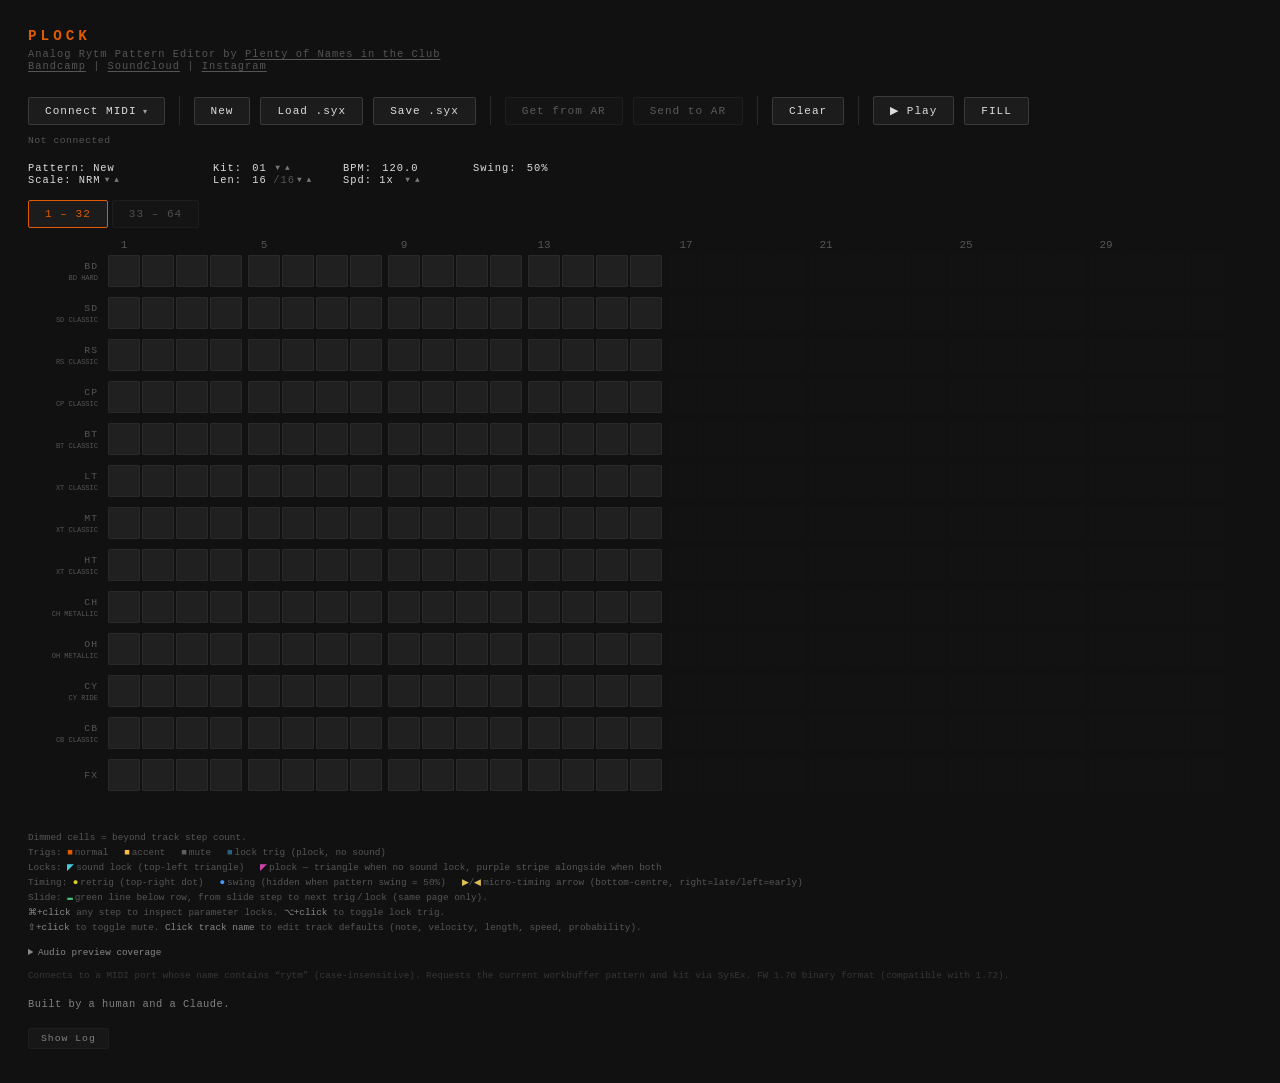
==== plock.html @ bc14e717 "Add Disconnect entry to MIDI picker The picker now shows a red "Disconnect" item below the device li" ====
<!DOCTYPE html>
<html lang="en">
<head>
  <meta charset="UTF-8">
  <meta name="viewport" content="width=device-width, initial-scale=1.0">
  <meta name="robots" content="noindex, nofollow">
  <title>Plock — Analog Rytm Pattern Editor</title>
  <link rel="stylesheet" href="style.css">
</head>
<body>

  <h1>Plock</h1>
  <div class="subtitle">Analog Rytm Pattern Editor by <a href="http://plentyofnam.es" target="_blank">Plenty of Names in the Club</a><br><a href="https://plentyofnames.bandcamp.com" target="_blank">Bandcamp</a> | <a href="https://soundcloud.com/plentyofnames" target="_blank">SoundCloud</a> | <a href="https://www.instagram.com/plentyofnames" target="_blank">Instagram</a></div>

  <div id="browser-warn" class="browser-warn" hidden></div>

  <div class="controls">
    <div class="connect-wrap">
      <button id="btn-connect"><span id="btn-connect-label">Connect MIDI</span><span class="chev">&#9662;</span></button>
      <div id="midi-picker" class="midi-picker" hidden></div>
    </div>
    <span class="ctrl-sep"></span>
    <button id="btn-new">New</button>
    <button id="btn-load-syx">Load .syx</button>
    <button id="btn-save-syx" disabled>Save .syx</button>
    <span class="ctrl-sep"></span>
    <button id="btn-refresh" disabled>Get from AR</button>
    <button id="btn-send" disabled>Send to AR</button>
    <span class="ctrl-sep"></span>
    <button id="btn-clear" disabled>Clear</button>
    <span class="ctrl-sep"></span>
    <button id="btn-play" disabled>▶ Play</button>
    <button id="btn-fill" class="fill-btn" disabled>FILL</button>
    <input type="file" id="syx-file" accept=".syx" hidden>
  </div>
  <div id="status">Not connected</div>

  <div id="pattern-meta"></div>

  <div class="page-ctrl">
    <button id="btn-page0" class="page-btn active">1 &ndash; 32</button>
    <button id="btn-page1" class="page-btn">33 &ndash; 64</button>
  </div>

  <div id="grid-wrap">
    <div class="grid" id="grid"></div>
  </div>

  <div class="note">
    Dimmed cells = beyond track step count.<br>
    Trigs:
      <span style="color:#e05a00">&#9632;</span>&thinsp;normal &ensp;
      <span style="color:#ffbb44">&#9632;</span>&thinsp;accent &ensp;
      <span style="color:#606060">&#9632;</span>&thinsp;mute &ensp;
      <span style="color:#2a6080">&#9632;</span>&thinsp;lock trig (plock, no sound)<br>
    Locks:
      <span style="color:#44ccdd">&#9700;</span>&thinsp;sound lock (top-left triangle) &ensp;
      <span style="color:#cc44aa">&#9700;</span>&thinsp;plock — triangle when no sound lock, purple stripe alongside when both<br>
    Timing:
      <span style="color:#ddcc22">&#9679;</span>&thinsp;retrig (top-right dot) &ensp;
      <span style="white-space:nowrap"><span style="color:#4499ff">&#9679;</span>&thinsp;swing</span> (hidden when pattern swing = 50%) &ensp;
      <span style="color:rgba(255,220,100,0.85)">&#9654;</span>/<span style="color:rgba(255,220,100,0.85)">&#9664;</span>&thinsp;micro-timing arrow (bottom-centre, right=late/left=early)<br>
    Slide: <span style="color:#44cc77">&#9644;</span>&thinsp;green line below row, from slide step to next trig&thinsp;/&thinsp;lock (same page only).<br>
    <kbd style="color:#888">&#8984;+click</kbd> any step to inspect parameter locks.
    <kbd style="color:#888">&#8997;+click</kbd> to toggle lock trig.<br>
    <kbd style="color:#888">&#8679;+click</kbd> to toggle mute.
    <kbd style="color:#888">Click track name</kbd> to edit track defaults (note, velocity, length, speed, probability).
    <details style="margin-top:10px">
      <summary style="cursor:pointer; color:#888">Audio preview coverage</summary>
      <div style="margin-top:6px; padding-left:10px; border-left:2px solid #2a2a2a">
        The built-in preview is a rough rhythmic sketch, not a hardware-accurate emulator.
        Voices are hand-rolled 909-flavour synthesis picked by machine type &mdash; they do <em>not</em>
        read the kit&rsquo;s filter, envelope, LFO, or SYN parameter bytes.
        <div style="margin-top:6px"><b style="color:#aaa">Audible:</b>
          machine type (per track or sound-locked), AMP volume &amp; pan (kit default / sound-lock default),
          trig enable / mute / accent, retrig (count, rate, length, &infin;), swing flag, micro-timing.
        </div>
        <div style="margin-top:4px"><b style="color:#aaa">Ignored:</b>
          all parameter locks (plocks), parameter slides, slide flag, note value &amp; length,
          filter / envelope / LFO settings, SYN parameters beyond machine selection,
          delay / reverb / distortion / compressor sends and FX, sample playback (SMP is silent).
        </div>
        <div style="margin-top:4px; opacity:0.75">
          Plock away freely &mdash; the hardware will play what you see, the preview just won&rsquo;t reflect those tweaks.
        </div>
      </div>
    </details>
    <div style="margin-top:8px; opacity:0.55">
      Connects to a MIDI port whose name contains &ldquo;rytm&rdquo; (case-insensitive).
      Requests the current workbuffer pattern and kit via SysEx. FW 1.70 binary format (compatible with 1.72).
    </div>
  </div>

  <div class="credit">Built by a human and a Claude.</div>

  <button id="btn-log" class="log-toggle">Show Log</button>
  <div id="log-panel" class="log-panel" hidden></div>

  <script src="ar-state.js?v=26"></script>
  <script src="ar-constants.js?v=26"></script>
  <script src="ar-sysex.js?v=26"></script>
  <script src="ar-editor.js?v=26"></script>
  <script src="ar-midi.js?v=26"></script>
  <script src="ar-audio.js?v=26"></script>
  <script>
    AR.initUI();
    AR.midiInit();
    if (!AR.state.pattern.raw) AR.newPattern();
  </script>
</body>
</html>
---- style.css ----
:root {
  --bg:         #111;
  --surface:    #1c1c1c;
  --border:     #2a2a2a;
  --fg:         #ddd;
  --muted:      #555;
  --accent:     #e05a00;
  --trig-on:    #e05a00;
  --trig-off:   #202020;
  --step-size:  32px;
  --step-gap:   2px;
  --group-gap:  8px;
}
* { box-sizing: border-box; margin: 0; padding: 0; }

body {
  background: var(--bg);
  color: var(--fg);
  font-family: 'Courier New', monospace;
  font-size: 13px;
  padding: 28px;
  min-height: 100vh;
}

h1 {
  color: var(--accent);
  font-size: 1.1em;
  letter-spacing: 4px;
  text-transform: uppercase;
  margin-bottom: 4px;
}
.subtitle {
  color: var(--muted);
  font-size: 0.8em;
  letter-spacing: 1px;
  margin-bottom: 24px;
}
.subtitle a {
  color: var(--muted);
  text-decoration: underline;
  text-underline-offset: 2px;
}
.subtitle a:hover {
  color: var(--fg);
}

/* Controls */
.controls {
  display: flex;
  align-items: center;
  gap: 10px;
  margin-bottom: 16px;
  flex-wrap: wrap;
}
button {
  background: var(--surface);
  border: 1px solid #3a3a3a;
  color: var(--fg);
  padding: 7px 16px;
  cursor: pointer;
  font-family: inherit;
  font-size: 0.85em;
  letter-spacing: 1px;
  border-radius: 2px;
}
button:hover:not(:disabled) {
  border-color: var(--accent);
  color: var(--accent);
}
button:disabled { opacity: 0.35; cursor: default; }

.ctrl-sep { width: 1px; align-self: stretch; background: #2a2a2a; margin: 0 4px; }

.browser-warn {
  background: #2a1f0a;
  border: 1px solid #6b4a14;
  color: #e0b870;
  padding: 8px 14px;
  margin-bottom: 12px;
  border-radius: 2px;
  font-size: 0.8em;
  letter-spacing: 0.3px;
}
.browser-warn b { color: #ffcc66; }

.connect-wrap { position: relative; display: inline-block; }
#btn-connect .chev { margin-left: 6px; opacity: 0.7; font-size: 0.75em; }
#btn-connect.connected { border-color: #5cb85c; color: #5cb85c; }

.midi-picker {
  position: absolute;
  top: calc(100% + 4px);
  left: 0;
  z-index: 50;
  background: var(--surface);
  border: 1px solid #3a3a3a;
  border-radius: 2px;
  min-width: 200px;
  box-shadow: 0 4px 12px rgba(0,0,0,0.5);
  padding: 4px 0;
}
.midi-picker .pick-item {
  padding: 7px 14px;
  cursor: pointer;
  font-size: 0.85em;
  letter-spacing: 1px;
  white-space: nowrap;
  color: var(--fg);
}
.midi-picker .pick-item:hover { background: #2a2a2a; color: var(--accent); }
.midi-picker .pick-item.current { color: #5cb85c; }
.midi-picker .pick-item.pick-disconnect { color: #d9534f; }
.midi-picker .pick-item.pick-disconnect:hover { color: #ff6b60; }
.midi-picker .pick-sep { height: 1px; background: #2a2a2a; margin: 4px 0; }
.midi-picker .pick-empty { padding: 7px 14px; font-size: 0.8em; color: var(--muted); }
#btn-play.playing { border-color: #5cb85c; color: #5cb85c; }
#btn-fill.active  { border-color: #ffbb44; color: #ffbb44; }
/* Playhead: quick white flash that fades out over ~200 ms so successive
   steps leave a brief glowing trail as the pattern plays. */
.grid .step.playhead {
  box-shadow: inset 0 0 0 1px rgba(255,255,255,0.9), 0 0 6px rgba(255,255,255,0.35);
  position: relative;
}
.grid .step.playhead::after {
  content: '';
  position: absolute;
  inset: 0;
  background: rgba(255,255,255,0.55);
  pointer-events: none;
  border-radius: inherit;
  animation: step-flash 200ms ease-out forwards;
}
@keyframes step-flash {
  0%   { opacity: 1; }
  100% { opacity: 0; }
}

#status {
  font-size: 0.75em;
  color: var(--muted);
  letter-spacing: 0.5px;
  white-space: nowrap;
  overflow: hidden;
  text-overflow: ellipsis;
  margin: -6px 0 16px;
  min-height: 1em;
}
#status.ok  { color: #5cb85c; }
#status.err { color: #d9534f; }

/* Pattern meta info */
#pattern-meta {
  font-size: 0.8em;
  color: var(--muted);
  margin-bottom: 14px;
  letter-spacing: 1px;
  min-height: 1em;
}
#pattern-meta span { color: var(--fg); }
.meta-val.editable { cursor: pointer; padding: 0 3px; border-radius: 1px; }
.meta-val.editable:hover { background: rgba(255,255,255,0.08); }
.meta-input {
  width: 48px; background: #0a0a0a; border: 1px solid var(--accent);
  color: var(--fg); font-family: inherit; font-size: 1em;
  padding: 1px 3px; outline: none; border-radius: 1px;
}
#pattern-meta .meta-arrow {
  cursor: pointer; user-select: none; padding: 0 2px;
  color: #777; font-size: 0.75em; vertical-align: middle;
}
#pattern-meta .meta-arrow:hover { color: var(--accent); }
#pattern-meta .meta-line { display: block; }
#pattern-meta .meta-line > span { display: inline-block; min-width: 130px; }
#pattern-meta .meta-line > span:first-child { min-width: 185px; }
#pattern-meta .meta-suffix { color: var(--muted); }
#pattern-meta .meta-val { display: inline-block; min-width: 24px; text-align: left; }
#pattern-meta .meta-slider {
  -webkit-appearance: none; appearance: none;
  width: 40px; height: 4px; background: #333; border-radius: 2px;
  outline: none; vertical-align: middle; margin: 0 2px; cursor: pointer;
}
#pattern-meta .meta-slider::-webkit-slider-thumb {
  -webkit-appearance: none; width: 10px; height: 10px;
  background: var(--accent); border-radius: 50%; cursor: pointer;
}
.track-settings-panel .ts-separator {
  width: 1px; height: 1em; background: var(--border); margin: 0 4px;
}
.track-settings-panel .ts-arrow {
  cursor: pointer; user-select: none; padding: 0 1px;
  color: #777; font-size: 0.7em; vertical-align: middle;
}
.track-settings-panel .ts-arrow:hover { color: var(--accent); }
.track-settings-panel .ts-suffix { color: var(--muted); font-size: 0.85em; }

/* Grid */
#grid-wrap { overflow-x: auto; padding-bottom: 8px; }

.grid {
  display: inline-block;
  white-space: nowrap;
}

/* Step-number ruler */
.ruler-row {
  display: flex;
  align-items: center;
  margin-bottom: 4px;
}
.track-label-space {
  flex: 0 0 80px;
}
.ruler-groups {
  display: flex;
  gap: var(--group-gap);
}
.ruler-group {
  display: flex;
  gap: 6px;
}
.ruler-beat {
  display: flex;
  gap: var(--step-gap);
}
.ruler-num {
  width: var(--step-size);
  text-align: center;
  font-size: 11px;
  color: var(--muted);
  line-height: 1;
}

/* Track rows */
.track-row {
  display: flex;
  align-items: center;
  margin-bottom: 10px;
}
.track-label {
  flex: 0 0 80px;
  display: flex;
  flex-direction: column;
  align-items: flex-end;
  justify-content: center;
  padding-right: 10px;
  gap: 2px;
  font-size: 0.75em;
  color: var(--muted);
  letter-spacing: 1px;
}
.track-meta {
  font-size: 0.82em;
  color: #444;
  letter-spacing: 0;
}
.track-machine {
  font-size: 0.72em;
  color: #555;
}
.track-settings-panel {
  background: var(--surface);
  border: 1px solid var(--border);
  border-radius: 3px;
  padding: 8px 12px;
  margin-bottom: 6px;
  font-size: 0.8em;
  display: flex;
  gap: 16px;
  align-items: center;
  flex-wrap: wrap;
}
.track-settings-panel .ts-title {
  color: var(--accent);
  font-weight: bold;
  letter-spacing: 1px;
  min-width: 68px;
}
.track-settings-panel .ts-group {
  display: flex;
  gap: 8px;
  align-items: center;
}
.track-settings-panel .ts-lbl {
  color: var(--muted);
  font-size: 0.85em;
}
.track-settings-panel .ts-val {
  color: var(--fg);
  cursor: pointer;
  padding: 1px 4px;
  border-radius: 1px;
}
.track-settings-panel .ts-val:hover {
  background: rgba(255,255,255,0.08);
}
.track-settings-panel .ts-input {
  width: 40px; background: #0a0a0a; border: 1px solid var(--accent);
  color: var(--fg); font-family: inherit; font-size: 1em;
  padding: 1px 3px; outline: none; border-radius: 1px;
}
.track-settings-panel .ts-flag {
  cursor: pointer;
  padding: 1px 3px;
  border-radius: 1px;
  color: #555;
  font-size: 0.9em;
}
.track-settings-panel .ts-flag.on { color: #e05a00; }
.track-settings-panel .ts-flag:hover { color: var(--fg); }
.track-steps {
  display: flex;
  gap: var(--group-gap);
}
.step-group {
  display: flex;
  gap: 6px;
}

.step {
  width: var(--step-size);
  height: var(--step-size);
  border-radius: 1px;
  background: var(--trig-off);
  border: 1px solid #2a2a2a;
  cursor: pointer;
  flex-shrink: 0;
  position: relative;
}
.step.on {
  background: var(--trig-on);
  border-color: #ff7722;
  box-shadow: 0 0 5px rgba(224, 90, 0, 0.4);
}
/* Accented trig: bright amber */
.step.on.accent {
  background: #ffbb44;
  border-color: #ffdd77;
  box-shadow: 0 0 6px rgba(255, 187, 68, 0.5);
}
/* Muted trig: grey — programmed but won't fire */
.step.on.mute {
  background: #404040;
  border-color: #606060;
  box-shadow: none;
}
/* Steps beyond track length are dimmed */
.step.inactive {
  opacity: 0.08;
}
/* Trigs beyond track length: even darker to flag them */
.step.inactive.on, .step.inactive.lock-trig {
  opacity: 0.04;
}
/* Trig modifier dots */
.trig-dot {
  position: absolute;
  width: 7px;
  height: 7px;
  border-radius: 50%;
  pointer-events: none;
}
/* Retrig — top-right; dark ring keeps it visible on bright accent steps */
.trig-dot.retrig { top:  2px; right: 2px; background: #ddcc22;
                   box-shadow: 0 0 0 1px rgba(0,0,0,0.45); }
/* Swing — stacked just below retrig in top-right */
.trig-dot.swing  { top: 12px; right: 2px; background: #4499ff;
                   box-shadow: 0 0 0 1px rgba(0,0,0,0.35); }

/* UTIME arrow — bottom-centre of step, points right (late) or left (early) */
.utime-arrow {
  position: absolute;
  bottom: 3px;
  left: 50%;
  transform: translateX(-50%);
  width: 0; height: 0;
  pointer-events: none;
}
.utime-arrow.late  { border-top: 5px solid transparent;
                     border-bottom: 5px solid transparent;
                     border-left:  7px solid rgba(255,255,255,0.9); }
.utime-arrow.early { border-top: 5px solid transparent;
                     border-bottom: 5px solid transparent;
                     border-right: 7px solid rgba(255,255,255,0.9); }

/* Lock trig: parameter lock present, but no sound trigger */
.step.lock-trig {
  background: #0e1f2a;
  border-color: #2a6080;
  box-shadow: 0 0 3px rgba(42, 96, 128, 0.35);
}
/* Upper-left corner indicators — sound-lock (cyan) takes the triangle;
   plock (purple) takes the triangle when no sound-lock, or a stripe when both. */
.step.has-sound-lock::before,
.step.has-plock:not(.has-sound-lock)::before {
  content: '';
  position: absolute;
  top: 0; left: 0;
  width: 0; height: 0;
  border-style: solid;
  border-width: 10px 10px 0 0;
  border-color: #44ccdd transparent transparent transparent; /* cyan default */
}
.step.has-plock:not(.has-sound-lock)::before {
  border-color: #cc44aa transparent transparent transparent; /* purple when no snd-lock */
}
/* Both active: purple diagonal stripe extending the sound-lock triangle's hypotenuse */
.step.has-plock.has-sound-lock::after {
  content: '';
  position: absolute;
  top: 0; left: 0;
  width: 20px; height: 20px;
  background: #cc44aa;
  clip-path: polygon(10px 0, 18px 0, 0 18px, 0 10px);
}
/* Beat groups — 4-step sub-groups within each 16-step group */
.beat-group {
  display: flex;
  gap: var(--step-gap);
  border-radius: 2px;
}
/* Note length bar — 2 px strip along step bottom, width ∝ note length */
.note-len-bar {
  position: absolute;
  bottom: 0; left: 0;
  height: 2px;
  background: rgba(0, 0, 0, 0.38);  /* dark — readable on orange/amber trigs */
  pointer-events: none;
}
.note-len-bar.inf {
  width: 100%;
  background: rgba(0, 0, 0, 0.18);
}
/* Inspected step: ring around the cell */
.step.inspected {
  box-shadow: 0 0 0 2px #cc44aa !important;
  z-index: 1;
}
/* Outer wrapper for steps — provides positioning context for slide lines */
.steps-outer {
  position: relative;
}
/* Slide connector line drawn below the step boxes */
.slide-line {
  position: absolute;
  top: 34px;
  height: 2px;
  background: #44cc77;
  border-radius: 1px;
  pointer-events: none;
}

/* Page toggle */
.page-ctrl {
  display: flex;
  gap: 4px;
  margin-bottom: 12px;
}
.page-btn.active {
  border-color: var(--accent);
  color: var(--accent);
}

/* Group separator lines */
.group-sep {
  width: 1px;
  height: var(--step-size);
  background: #2a2a2a;
  flex-shrink: 0;
  align-self: center;
}

.note {
  margin-top: 22px;
  font-size: 0.72em;
  color: var(--muted);
  line-height: 1.6;
}
.note a { color: #666; }

/* ── Step inspector panel ──────────────────────────────────────────────── */

.step-panel {
  display: flex;
  flex-direction: column;
  gap: 6px;
  background: #131a20;
  border: 1px solid #2a4a6a;
  border-radius: 2px;
  padding: 8px 10px;
  margin-bottom: 6px;
  white-space: normal;
}

.sp-header {
  display: flex;
  justify-content: space-between;
  align-items: center;
  font-size: 0.72em;
  color: var(--muted);
  letter-spacing: 1px;
  padding-bottom: 4px;
  border-bottom: 1px solid #1e2e3a;
}
.sp-close {
  background: none;
  border: none;
  color: #446;
  font-size: 1.1em;
  padding: 0 2px;
  cursor: pointer;
  line-height: 1;
  letter-spacing: 0;
}
.sp-close:hover { color: var(--fg); border: none; }

.sp-sections {
  display: flex;
  gap: 6px;
  overflow-x: auto;
  padding-bottom: 2px;
}

/* Individual section box */
.sp-sec {
  flex-shrink: 0;
  background: #161e26;
  border: 1px solid #1e2e3a;
  border-radius: 2px;
  padding: 5px 7px;
}
.sp-sec-head {
  font-size: 0.62em;
  color: #446688;
  letter-spacing: 2px;
  text-align: center;
  margin-bottom: 5px;
  text-transform: uppercase;
}

/* Flags column */
.sp-flags {
  display: flex;
  flex-direction: column;
  gap: 3px;
}
.sp-flag {
  font-size: 0.68em;
  padding: 2px 6px;
  border: 1px solid #1e2e3a;
  border-radius: 1px;
  color: #334;
  text-align: center;
  letter-spacing: 1px;
  min-width: 34px;
  cursor: pointer;
  user-select: none;
}
.sp-flag.on {
  color: var(--accent);
  border-color: #703000;
  background: #1a0e00;
}

/* Parameter rows */
.sp-params {
  display: flex;
  flex-direction: column;
  gap: 3px;
}
.sp-param {
  display: flex;
  align-items: baseline;
  gap: 5px;
}
.sp-lbl {
  font-size: 0.65em;
  color: #446;
  text-align: right;
  letter-spacing: 0.5px;
  min-width: 28px;
}
.sp-val {
  font-size: 0.78em;
  color: var(--fg);
  min-width: 26px;
}
.sp-val.locked {
  color: #cc44aa;
}
.sp-val.editable {
  cursor: pointer;
  user-select: none;
  padding: 0 3px;
  border-radius: 1px;
}
.sp-val.editable:hover {
  background: rgba(255,255,255,0.06);
}
/* Slider + number editor row */
.sp-editor {
  display: flex;
  align-items: center;
  gap: 5px;
  min-width: 160px;
}
.sp-editor input[type="range"] {
  flex: 1;
  height: 3px;
  min-width: 80px;
  accent-color: #cc44aa;
  cursor: pointer;
}
.sp-editor input[type="number"] {
  width: 42px;
  background: #0a0a0a;
  color: var(--fg);
  border: 1px solid #334;
  border-radius: 1px;
  font: inherit;
  font-size: 0.9em;
  padding: 1px 3px;
  outline: none;
  text-align: right;
  -moz-appearance: textfield;
}
.sp-editor input[type="number"]:focus {
  border-color: #cc44aa;
}
.sp-editor input[type="number"]::-webkit-inner-spin-button,
.sp-editor input[type="number"]::-webkit-outer-spin-button {
  -webkit-appearance: none;
  margin: 0;
}
.sp-editor .sp-disp {
  font-size: 0.85em;
  color: #889;
  min-width: 24px;
  white-space: nowrap;
}

/* SYN/SMP/ENV/LFO flag row inside TRIG section */
.sp-sw-row {
  display: flex;
  gap: 3px;
  margin-top: 3px;
}
.sp-sw-row .sp-flag {
  min-width: 26px;
  font-size: 0.63em;
}

/* ─── Credit line ────────────────────────────────────────────────────────── */
.credit {
  margin-top: 14px;
  font-size: 0.8em;
  opacity: 0.55;
  letter-spacing: 0.5px;
}

/* ─── Log panel ──────────────────────────────────────────────────────────── */
.log-toggle {
  display: block;
  margin: 18px 0 4px;
  font-size: 0.75em;
  padding: 4px 12px;
  position: relative;
  opacity: 0.55;
  border-color: var(--border);
}
.log-toggle:hover {
  opacity: 0.85;
}
.log-toggle.log-has-errors::after {
  content: '';
  position: absolute;
  top: 3px;
  right: 3px;
  width: 7px;
  height: 7px;
  border-radius: 50%;
  background: #d9534f;
}
.log-panel {
  max-height: 200px;
  overflow-y: auto;
  background: var(--surface);
  border: 1px solid var(--border);
  border-radius: 2px;
  padding: 6px 10px;
  margin-bottom: 18px;
  font-size: 0.72em;
  line-height: 1.5;
}
.log-entry     { color: var(--muted); white-space: pre; }
.log-entry.ok  { color: #5cb85c; }
.log-entry.err { color: #d9534f; }
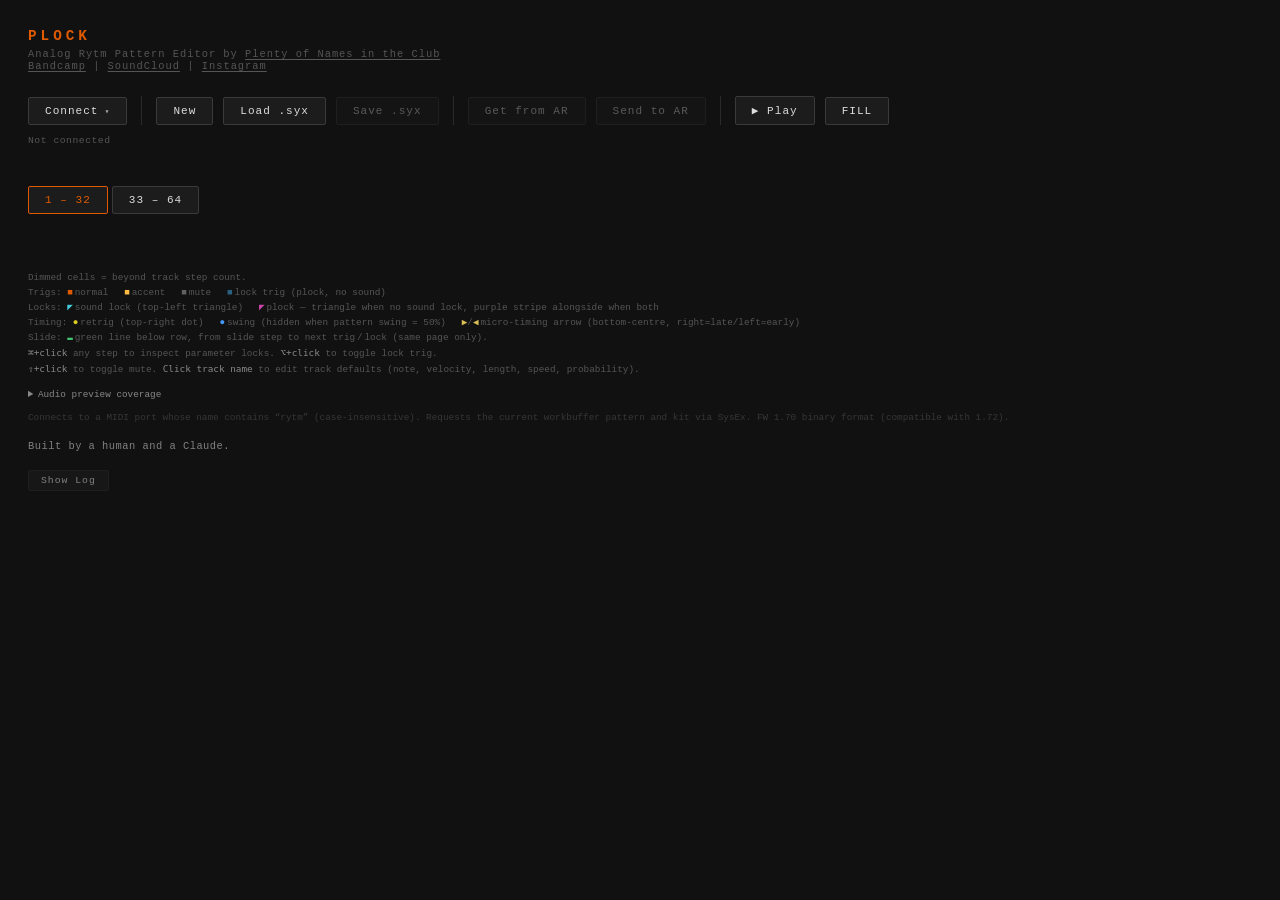
==== commit 56308d7c: "Per-track preview mute and solo Add M / S buttons to each non-FX track label. State lives in S.ui.mu" ====
--- a/plock.html
+++ b/plock.html
@@ -16,7 +16,7 @@
 
   <div class="controls">
     <div class="connect-wrap">
-      <button id="btn-connect"><span id="btn-connect-label">Connect MIDI</span><span class="chev">&#9662;</span></button>
+      <button id="btn-connect"><span id="btn-connect-label">Connect</span><span class="chev">&#9662;</span></button>
       <div id="midi-picker" class="midi-picker" hidden></div>
     </div>
     <span class="ctrl-sep"></span>
@@ -26,8 +26,6 @@
     <span class="ctrl-sep"></span>
     <button id="btn-refresh" disabled>Get from AR</button>
     <button id="btn-send" disabled>Send to AR</button>
-    <span class="ctrl-sep"></span>
-    <button id="btn-clear" disabled>Clear</button>
     <span class="ctrl-sep"></span>
     <button id="btn-play" disabled>▶ Play</button>
     <button id="btn-fill" class="fill-btn" disabled>FILL</button>
@@ -96,12 +94,12 @@
   <button id="btn-log" class="log-toggle">Show Log</button>
   <div id="log-panel" class="log-panel" hidden></div>
 
-  <script src="ar-state.js?v=26"></script>
-  <script src="ar-constants.js?v=26"></script>
-  <script src="ar-sysex.js?v=26"></script>
-  <script src="ar-editor.js?v=26"></script>
-  <script src="ar-midi.js?v=26"></script>
-  <script src="ar-audio.js?v=26"></script>
+  <script src="ar-state.js?v=29"></script>
+  <script src="ar-constants.js?v=29"></script>
+  <script src="ar-sysex.js?v=29"></script>
+  <script src="ar-editor.js?v=29"></script>
+  <script src="ar-midi.js?v=29"></script>
+  <script src="ar-audio.js?v=29"></script>
   <script>
     AR.initUI();
     AR.midiInit();
--- a/style.css
+++ b/style.css
@@ -257,6 +257,38 @@
   font-size: 0.72em;
   color: #555;
 }
+/* Per-track preview mute / solo buttons (M / S) — session-only state,
+   never written to pattern data. */
+.track-ms {
+  display: flex;
+  gap: 3px;
+  margin-top: 1px;
+}
+.track-ms-btn {
+  font-size: 0.78em;
+  padding: 0 4px;
+  border-radius: 2px;
+  border: 1px solid #2a2a2a;
+  color: #4a4a4a;
+  cursor: pointer;
+  letter-spacing: 0;
+  user-select: none;
+  line-height: 1.2;
+}
+.track-ms-btn:hover { color: #aaa; border-color: #555; }
+.track-mute.on {
+  color: #ff8070;
+  border-color: #6b2520;
+  background: rgba(255,80,70,0.14);
+}
+.track-solo.on {
+  color: #ffbb44;
+  border-color: #6b4a14;
+  background: rgba(255,180,50,0.14);
+}
+/* Dim a row's steps (but not its label / M/S buttons) when it won't be
+   heard in the preview — muted, or another track is soloed. */
+.track-row.track-dim .steps-outer { opacity: 0.35; }
 .track-settings-panel {
   background: var(--surface);
   border: 1px solid var(--border);
@@ -438,6 +470,15 @@
 /* Outer wrapper for steps — provides positioning context for slide lines */
 .steps-outer {
   position: relative;
+}
+/* Master-length boundary line in advanced mode (one per row, stacked) */
+.master-len-marker {
+  position: absolute;
+  top: -1px;
+  bottom: -1px;
+  width: 1px;
+  background: rgba(255, 220, 100, 0.55);
+  pointer-events: none;
 }
 /* Slide connector line drawn below the step boxes */
 .slide-line {
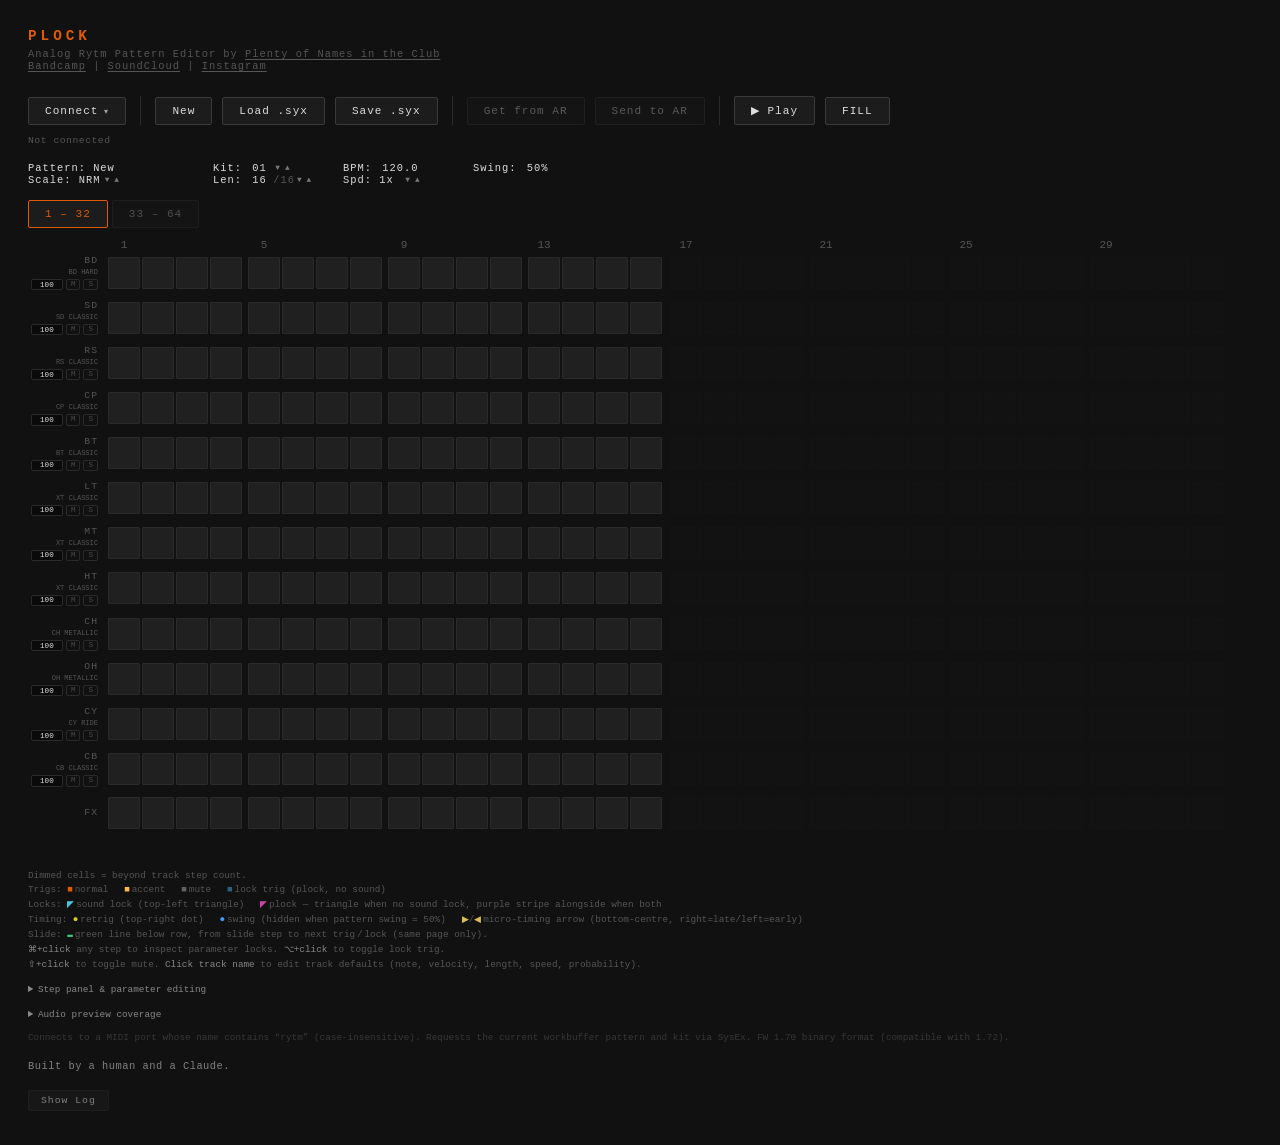
==== commit 23eea499: "Add step panel & parameter editing help section Collapsible instructions explaining sliders, kit def" ====
--- a/plock.html
+++ b/plock.html
@@ -5,7 +5,7 @@
   <meta name="viewport" content="width=device-width, initial-scale=1.0">
   <meta name="robots" content="noindex, nofollow">
   <title>Plock — Analog Rytm Pattern Editor</title>
-  <link rel="stylesheet" href="style.css">
+  <link rel="stylesheet" href="style.css?v=30">
 </head>
 <body>
 
@@ -64,6 +64,37 @@
     <kbd style="color:#888">&#8679;+click</kbd> to toggle mute.
     <kbd style="color:#888">Click track name</kbd> to edit track defaults (note, velocity, length, speed, probability).
     <details style="margin-top:10px">
+      <summary style="cursor:pointer; color:#888">Step panel &amp; parameter editing</summary>
+      <div style="margin-top:6px; padding-left:10px; border-left:2px solid #2a2a2a">
+        <b style="color:#aaa">Opening:</b> <kbd>&#8984;+click</kbd> a step to open its parameter panel.
+        All SRC, SMPL, FLTR, AMP, and LFO parameters are shown with their current value &mdash;
+        either a <b>plock</b> (per-step override) or the <b>kit default</b>.<br>
+        <div style="margin-top:6px"><b style="color:#aaa">Sliders:</b>
+          Drag left/right to set a plock value. The slider range always extends one tick past
+          the maximum &mdash; dragging all the way to the right clears the plock and restores the
+          <b>kit default</b> (shown as &ldquo;TRK&rdquo; for note, velocity, and sound lock parameters).
+        </div>
+        <div style="margin-top:4px"><b style="color:#aaa">Sound locks:</b>
+          The SND slider only shows pool sounds that are actually saved on the AR.
+          Slide to &ldquo;TRK&rdquo; to remove the sound lock and use the kit&rsquo;s track sound.
+          Sound locks override the machine type and all kit defaults for that step.
+        </div>
+        <div style="margin-top:4px"><b style="color:#aaa">LFO destination:</b>
+          The DST slider scrolls through all valid destinations (OFF, synth params with
+          machine-specific names, sample, filter, and amp params).
+          When a step has a sound lock, the synth param names reflect the locked sound&rsquo;s machine.
+        </div>
+        <div style="margin-top:4px"><b style="color:#aaa">Trig flags:</b>
+          Toggle accent, mute, swing, slide, and retrig flags directly in the step panel.
+          Retrig parameters (count, rate, length, velocity curve) appear when retrig is enabled.
+        </div>
+        <div style="margin-top:4px"><b style="color:#aaa">Track defaults:</b>
+          Click a <b>track name</b> (BD, SD, &hellip;) to edit the default note, velocity, note length,
+          track speed, and trig probability that apply to all steps without per-step overrides.
+        </div>
+      </div>
+    </details>
+    <details style="margin-top:10px">
       <summary style="cursor:pointer; color:#888">Audio preview coverage</summary>
       <div style="margin-top:6px; padding-left:10px; border-left:2px solid #2a2a2a">
         The built-in preview is a rough rhythmic sketch, not a hardware-accurate emulator.
@@ -94,12 +125,12 @@
   <button id="btn-log" class="log-toggle">Show Log</button>
   <div id="log-panel" class="log-panel" hidden></div>
 
-  <script src="ar-state.js?v=29"></script>
-  <script src="ar-constants.js?v=29"></script>
-  <script src="ar-sysex.js?v=29"></script>
-  <script src="ar-editor.js?v=29"></script>
-  <script src="ar-midi.js?v=29"></script>
-  <script src="ar-audio.js?v=29"></script>
+  <script src="ar-state.js?v=30"></script>
+  <script src="ar-constants.js?v=30"></script>
+  <script src="ar-sysex.js?v=30"></script>
+  <script src="ar-editor.js?v=30"></script>
+  <script src="ar-midi.js?v=30"></script>
+  <script src="ar-audio.js?v=30"></script>
   <script>
     AR.initUI();
     AR.midiInit();
--- a/style.css
+++ b/style.css
@@ -276,6 +276,22 @@
   line-height: 1.2;
 }
 .track-ms-btn:hover { color: #aaa; border-color: #555; }
+.track-level {
+  width: 32px;
+  background: #0a0a0a;
+  border: 1px solid #2a2a2a;
+  color: var(--fg);
+  font-family: inherit;
+  font-size: 0.78em;
+  padding: 0 2px;
+  border-radius: 2px;
+  text-align: center;
+  outline: none;
+  -moz-appearance: textfield;
+}
+.track-level::-webkit-inner-spin-button,
+.track-level::-webkit-outer-spin-button { -webkit-appearance: none; margin: 0; }
+.track-level:focus { border-color: var(--accent); }
 .track-mute.on {
   color: #ff8070;
   border-color: #6b2520;
@@ -289,17 +305,30 @@
 /* Dim a row's steps (but not its label / M/S buttons) when it won't be
    heard in the preview — muted, or another track is soloed. */
 .track-row.track-dim .steps-outer { opacity: 0.35; }
+.track-row.panel-target {
+  background: #131a20;
+  border: 1px solid #2a4a6a;
+  border-radius: 0 0 2px 2px;
+  padding: 4px 6px;
+  margin-top: -1px;
+}
 .track-settings-panel {
-  background: var(--surface);
-  border: 1px solid var(--border);
-  border-radius: 3px;
+  background: #131a20;
+  border: 1px solid #2a4a6a;
+  border-bottom: none;
+  border-radius: 2px 2px 0 0;
   padding: 8px 12px;
-  margin-bottom: 6px;
+  margin-bottom: 0;
   font-size: 0.8em;
   display: flex;
   gap: 16px;
   align-items: center;
   flex-wrap: wrap;
+}
+/* When step panel is above, track settings loses top rounding and gets a divider */
+.step-panel + .track-settings-panel {
+  border-radius: 0;
+  border-top: 1px solid #2a4a6a;
 }
 .track-settings-panel .ts-title {
   color: var(--accent);
@@ -444,6 +473,11 @@
   background: #cc44aa;
   clip-path: polygon(10px 0, 18px 0, 0 18px, 0 10px);
 }
+/* Sound lock machine mismatch — yellow triangle border */
+.step.snd-mismatch::before {
+  border-color: #cc9900 transparent transparent transparent !important;
+}
+
 /* Beat groups — 4-step sub-groups within each 16-step group */
 .beat-group {
   display: flex;
@@ -526,9 +560,10 @@
   gap: 6px;
   background: #131a20;
   border: 1px solid #2a4a6a;
-  border-radius: 2px;
+  border-bottom: none;
+  border-radius: 2px 2px 0 0;
   padding: 8px 10px;
-  margin-bottom: 6px;
+  margin-bottom: 0;
   white-space: normal;
 }
 
@@ -536,8 +571,9 @@
   display: flex;
   justify-content: space-between;
   align-items: center;
-  font-size: 0.72em;
-  color: var(--muted);
+  font-size: 0.8em;
+  color: var(--accent);
+  font-weight: bold;
   letter-spacing: 1px;
   padding-bottom: 4px;
   border-bottom: 1px solid #1e2e3a;
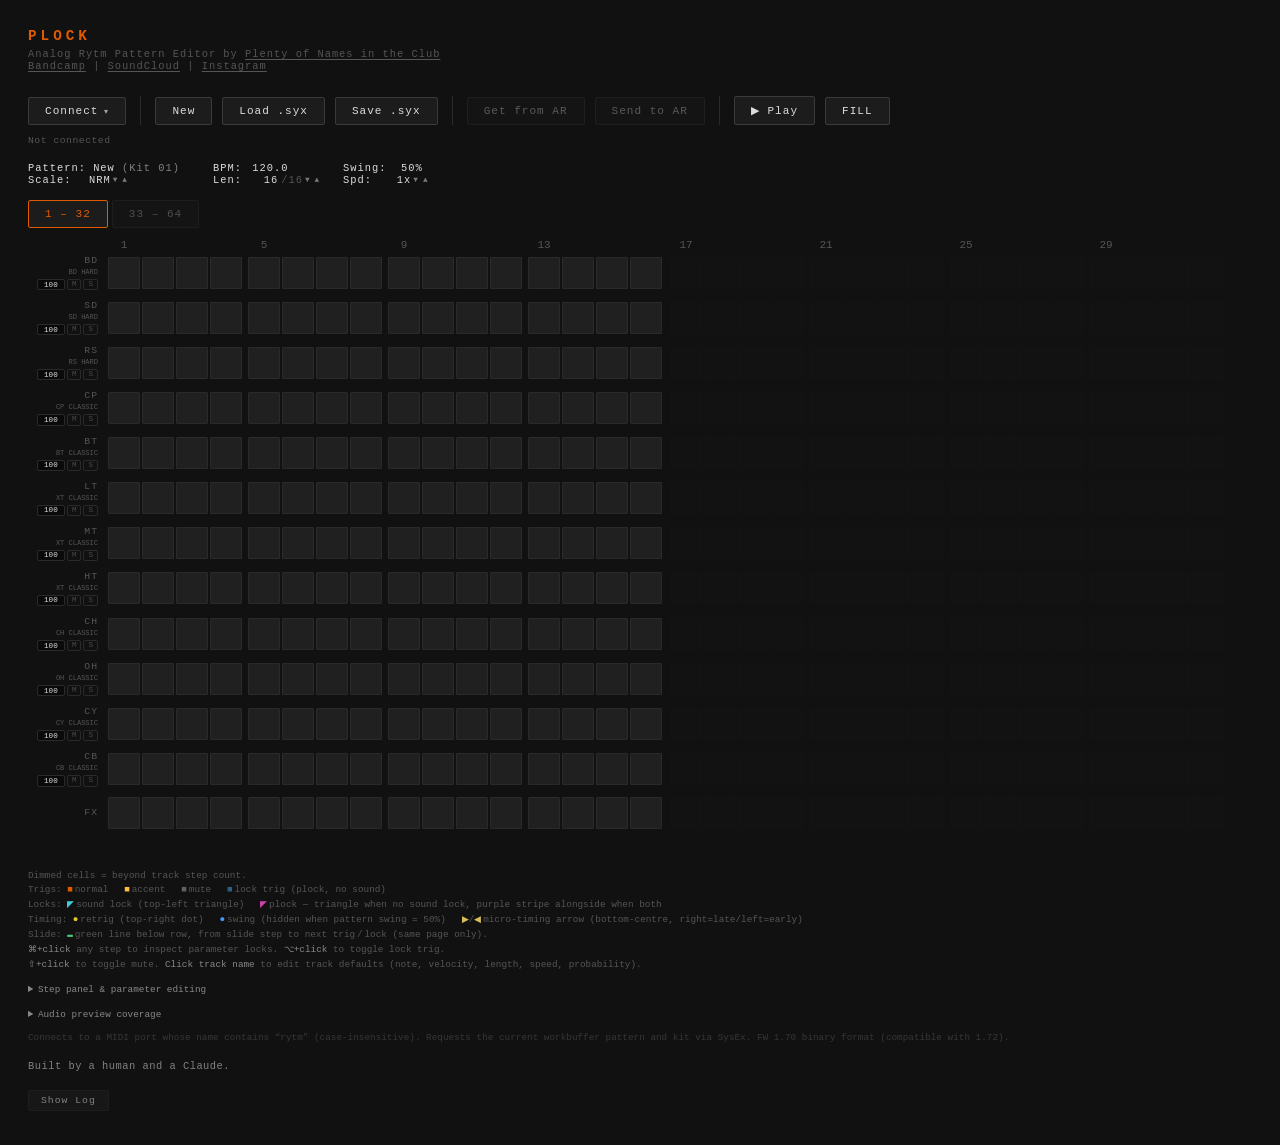
==== commit 0f55732b: "Use real AR hardware defaults for new kit; make kit read-only Extract actual default sound parameter" ====
--- a/plock.html
+++ b/plock.html
@@ -5,7 +5,7 @@
   <meta name="viewport" content="width=device-width, initial-scale=1.0">
   <meta name="robots" content="noindex, nofollow">
   <title>Plock — Analog Rytm Pattern Editor</title>
-  <link rel="stylesheet" href="style.css?v=30">
+  <link rel="stylesheet" href="style.css?v=32">
 </head>
 <body>
 
@@ -125,12 +125,12 @@
   <button id="btn-log" class="log-toggle">Show Log</button>
   <div id="log-panel" class="log-panel" hidden></div>
 
-  <script src="ar-state.js?v=30"></script>
-  <script src="ar-constants.js?v=30"></script>
-  <script src="ar-sysex.js?v=30"></script>
-  <script src="ar-editor.js?v=30"></script>
-  <script src="ar-midi.js?v=30"></script>
-  <script src="ar-audio.js?v=30"></script>
+  <script src="ar-state.js?v=32"></script>
+  <script src="ar-constants.js?v=32"></script>
+  <script src="ar-sysex.js?v=32"></script>
+  <script src="ar-editor.js?v=32"></script>
+  <script src="ar-midi.js?v=32"></script>
+  <script src="ar-audio.js?v=32"></script>
   <script>
     AR.initUI();
     AR.midiInit();
--- a/style.css
+++ b/style.css
@@ -173,7 +173,7 @@
 #pattern-meta .meta-line > span { display: inline-block; min-width: 130px; }
 #pattern-meta .meta-line > span:first-child { min-width: 185px; }
 #pattern-meta .meta-suffix { color: var(--muted); }
-#pattern-meta .meta-val { display: inline-block; min-width: 24px; text-align: left; }
+#pattern-meta .meta-val { display: inline-block; min-width: 32px; text-align: right; }
 #pattern-meta .meta-slider {
   -webkit-appearance: none; appearance: none;
   width: 40px; height: 4px; background: #333; border-radius: 2px;
@@ -187,8 +187,8 @@
   width: 1px; height: 1em; background: var(--border); margin: 0 4px;
 }
 .track-settings-panel .ts-arrow {
-  cursor: pointer; user-select: none; padding: 0 1px;
-  color: #777; font-size: 0.7em; vertical-align: middle;
+  cursor: pointer; user-select: none; padding: 0;
+  color: #777; font-size: 0.75em; vertical-align: middle;
 }
 .track-settings-panel .ts-arrow:hover { color: var(--accent); }
 .track-settings-panel .ts-suffix { color: var(--muted); font-size: 0.85em; }
@@ -261,7 +261,7 @@
    never written to pattern data. */
 .track-ms {
   display: flex;
-  gap: 3px;
+  gap: 2px;
   margin-top: 1px;
 }
 .track-ms-btn {
@@ -277,13 +277,13 @@
 }
 .track-ms-btn:hover { color: #aaa; border-color: #555; }
 .track-level {
-  width: 32px;
+  width: 28px;
   background: #0a0a0a;
   border: 1px solid #2a2a2a;
   color: var(--fg);
   font-family: inherit;
   font-size: 0.78em;
-  padding: 0 2px;
+  padding: 0 1px;
   border-radius: 2px;
   text-align: center;
   outline: none;
@@ -307,17 +307,17 @@
 .track-row.track-dim .steps-outer { opacity: 0.35; }
 .track-row.panel-target {
   background: #131a20;
-  border: 1px solid #2a4a6a;
+  box-shadow: inset 0 0 0 1px #2a4a6a;
   border-radius: 0 0 2px 2px;
-  padding: 4px 6px;
-  margin-top: -1px;
+  padding: 5px 0;
+  margin-bottom: 5px;
 }
 .track-settings-panel {
   background: #131a20;
   border: 1px solid #2a4a6a;
   border-bottom: none;
   border-radius: 2px 2px 0 0;
-  padding: 8px 12px;
+  padding: 8px 6px;
   margin-bottom: 0;
   font-size: 0.8em;
   display: flex;
@@ -338,17 +338,21 @@
 }
 .track-settings-panel .ts-group {
   display: flex;
-  gap: 8px;
+  gap: 4px;
   align-items: center;
 }
 .track-settings-panel .ts-lbl {
   color: var(--muted);
   font-size: 0.85em;
+  margin-right: 4px;
 }
 .track-settings-panel .ts-val {
+  display: inline-block;
+  min-width: 32px;
+  text-align: right;
   color: var(--fg);
   cursor: pointer;
-  padding: 1px 4px;
+  padding: 1px 3px 1px 4px;
   border-radius: 1px;
 }
 .track-settings-panel .ts-val:hover {
@@ -562,7 +566,7 @@
   border: 1px solid #2a4a6a;
   border-bottom: none;
   border-radius: 2px 2px 0 0;
-  padding: 8px 10px;
+  padding: 8px 6px;
   margin-bottom: 0;
   white-space: normal;
 }
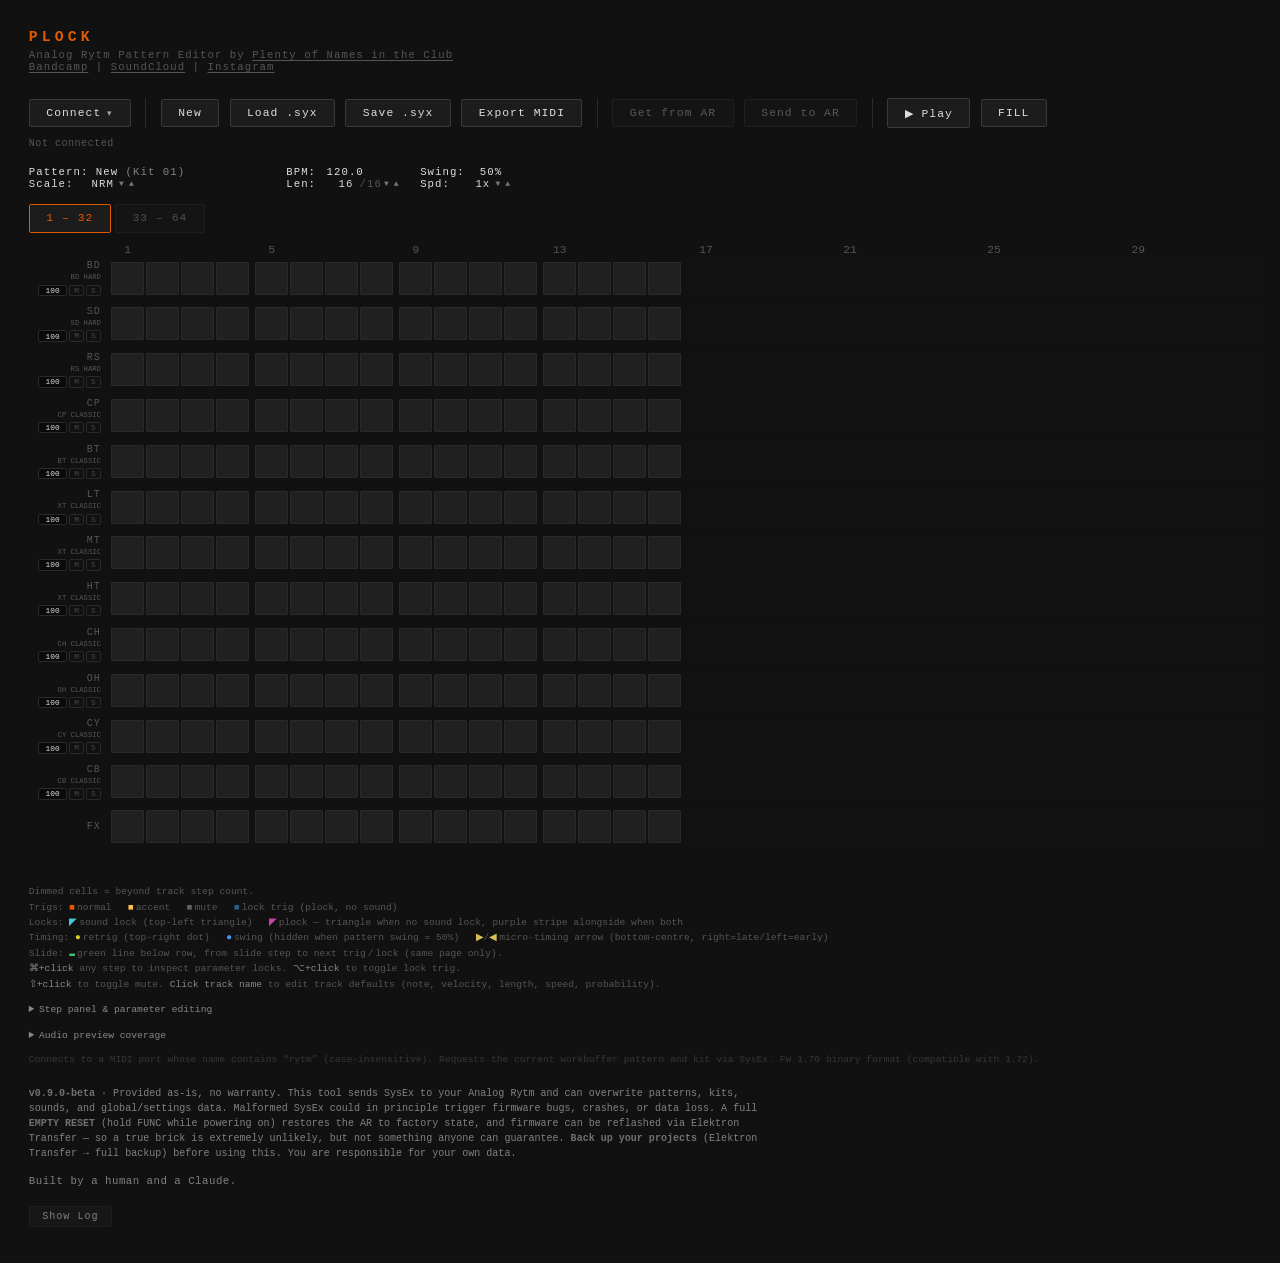
==== commit d7599b07: "Add per-track MIDI file export Export the current pattern as one Standard MIDI File per track (track" ====
--- a/plock.html
+++ b/plock.html
@@ -5,12 +5,12 @@
   <meta name="viewport" content="width=device-width, initial-scale=1.0">
   <meta name="robots" content="noindex, nofollow">
   <title>Plock — Analog Rytm Pattern Editor</title>
-  <link rel="stylesheet" href="style.css?v=32">
+  <link rel="stylesheet" href="style.css?v=38">
 </head>
 <body>
 
   <h1>Plock</h1>
-  <div class="subtitle">Analog Rytm Pattern Editor by <a href="http://plentyofnam.es" target="_blank">Plenty of Names in the Club</a><br><a href="https://plentyofnames.bandcamp.com" target="_blank">Bandcamp</a> | <a href="https://soundcloud.com/plentyofnames" target="_blank">SoundCloud</a> | <a href="https://www.instagram.com/plentyofnames" target="_blank">Instagram</a></div>
+  <div class="subtitle">Analog Rytm Pattern Editor by <a href="http://plentyofnam.es" target="_blank">Plenty of Names in the Club</a><br><span id="social-links"><a href="https://plentyofnames.bandcamp.com" target="_blank">Bandcamp</a> | <a href="https://soundcloud.com/plentyofnames" target="_blank">SoundCloud</a> | <a href="https://www.instagram.com/plentyofnames" target="_blank">Instagram</a></span></div>
 
   <div id="browser-warn" class="browser-warn" hidden></div>
 
@@ -23,6 +23,7 @@
     <button id="btn-new">New</button>
     <button id="btn-load-syx">Load .syx</button>
     <button id="btn-save-syx" disabled>Save .syx</button>
+    <button id="btn-export-midi">Export MIDI</button>
     <span class="ctrl-sep"></span>
     <button id="btn-refresh" disabled>Get from AR</button>
     <button id="btn-send" disabled>Send to AR</button>
@@ -120,21 +121,39 @@
     </div>
   </div>
 
+  <div class="disclaimer">
+    <b>v0.9.0-beta</b> &middot; Provided as-is, no warranty. This tool sends SysEx to your Analog Rytm and can overwrite patterns, kits, sounds, and global/settings data.
+    Malformed SysEx could in principle trigger firmware bugs, crashes, or data loss.
+    A full <b>EMPTY RESET</b> (hold <code>FUNC</code> while powering on) restores the AR to factory state, and firmware can be reflashed via Elektron Transfer &mdash; so a true brick is extremely unlikely, but not something anyone can guarantee.
+    <b>Back up your projects</b> (Elektron Transfer &rarr; full backup) before using this. You are responsible for your own data.
+  </div>
   <div class="credit">Built by a human and a Claude.</div>
 
   <button id="btn-log" class="log-toggle">Show Log</button>
   <div id="log-panel" class="log-panel" hidden></div>
 
-  <script src="ar-state.js?v=32"></script>
-  <script src="ar-constants.js?v=32"></script>
-  <script src="ar-sysex.js?v=32"></script>
-  <script src="ar-editor.js?v=32"></script>
-  <script src="ar-midi.js?v=32"></script>
-  <script src="ar-audio.js?v=32"></script>
+  <script src="ar-state.js?v=35"></script>
+  <script src="ar-constants.js?v=35"></script>
+  <script src="ar-sysex.js?v=35"></script>
+  <script src="ar-editor.js?v=35"></script>
+  <script src="ar-midi.js?v=35"></script>
+  <script src="ar-audio.js?v=35"></script>
+  <script src="ar-export-midi.js?v=1"></script>
   <script>
+    if (window.self !== window.top && /plentyofnames\.github\.io|plentyofnam\.es/.test(document.referrer)) {
+      var sl = document.getElementById('social-links');
+      if (sl) sl.hidden = true;
+    }
     AR.initUI();
     AR.midiInit();
-    if (!AR.state.pattern.raw) AR.newPattern();
+    if (!AR.state.pattern.raw) {
+      if (AR.loadSession()) {
+        AR.setStatus('Session restored', 'ok');
+      } else {
+        AR.newPattern();
+      }
+    }
+    AR.fitToWindow();
   </script>
 </body>
 </html>
--- a/style.css
+++ b/style.css
@@ -12,6 +12,7 @@
   --group-gap:  8px;
 }
 * { box-sizing: border-box; margin: 0; padding: 0; }
+html { overflow-x: auto; background: var(--bg); }
 
 body {
   background: var(--bg);
@@ -20,6 +21,7 @@
   font-size: 13px;
   padding: 28px;
   min-height: 100vh;
+  width: fit-content;
 }
 
 h1 {
@@ -171,9 +173,9 @@
 #pattern-meta .meta-arrow:hover { color: var(--accent); }
 #pattern-meta .meta-line { display: block; }
 #pattern-meta .meta-line > span { display: inline-block; min-width: 130px; }
-#pattern-meta .meta-line > span:first-child { min-width: 185px; }
+#pattern-meta .meta-line > span:first-child { min-width: 250px; }
 #pattern-meta .meta-suffix { color: var(--muted); }
-#pattern-meta .meta-val { display: inline-block; min-width: 32px; text-align: right; }
+#pattern-meta .meta-val { display: inline-block; min-width: 32px; text-align: right; margin-right: 3px; }
 #pattern-meta .meta-slider {
   -webkit-appearance: none; appearance: none;
   width: 40px; height: 4px; background: #333; border-radius: 2px;
@@ -194,7 +196,7 @@
 .track-settings-panel .ts-suffix { color: var(--muted); font-size: 0.85em; }
 
 /* Grid */
-#grid-wrap { overflow-x: auto; padding-bottom: 8px; }
+#grid-wrap { padding-bottom: 8px; }
 
 .grid {
   display: inline-block;
@@ -309,7 +311,7 @@
   background: #131a20;
   box-shadow: inset 0 0 0 1px #2a4a6a;
   border-radius: 0 0 2px 2px;
-  padding: 5px 0;
+  padding: 8px 0;
   margin-bottom: 5px;
 }
 .track-settings-panel {
@@ -336,6 +338,15 @@
   letter-spacing: 1px;
   min-width: 68px;
 }
+.track-settings-panel .ts-close {
+  margin-left: auto;
+  color: #446;
+  font-size: 1.1em;
+  cursor: pointer;
+  line-height: 1;
+  padding: 0 2px;
+}
+.track-settings-panel .ts-close:hover { color: var(--fg); }
 .track-settings-panel .ts-group {
   display: flex;
   gap: 4px;
@@ -737,6 +748,16 @@
   opacity: 0.55;
   letter-spacing: 0.5px;
 }
+.disclaimer {
+  margin-top: 18px;
+  max-width: 720px;
+  font-size: 0.75em;
+  opacity: 0.55;
+  line-height: 1.5;
+}
+.disclaimer b {
+  opacity: 0.85;
+}
 
 /* ─── Log panel ──────────────────────────────────────────────────────────── */
 .log-toggle {
@@ -775,3 +796,36 @@
 .log-entry     { color: var(--muted); white-space: pre; }
 .log-entry.ok  { color: #5cb85c; }
 .log-entry.err { color: #d9534f; }
+
+/* ─── MIDI export dialog ─────────────────────────────────────────────────── */
+.modal-overlay {
+  position: fixed; inset: 0; z-index: 1000;
+  background: rgba(0,0,0,0.6);
+  display: flex; align-items: center; justify-content: center;
+}
+.modal-panel {
+  background: var(--surface); border: 1px solid #3a3a3a; border-radius: 4px;
+  padding: 20px 22px; max-width: 460px; width: calc(100% - 40px);
+  box-shadow: 0 8px 40px rgba(0,0,0,0.6);
+}
+.modal-title { color: var(--accent); font-size: 1.1em; margin-bottom: 8px; }
+.modal-desc  { color: var(--muted); font-size: 0.8em; line-height: 1.5; margin-bottom: 14px; }
+.midi-map-grid {
+  display: grid; grid-template-columns: 1fr 1fr; gap: 6px 18px; margin-bottom: 14px;
+}
+.midi-map-row { display: flex; align-items: center; justify-content: space-between; gap: 8px; cursor: text; }
+.midi-map-name { color: var(--fg); font-size: 0.9em; }
+.midi-map-input {
+  width: 64px; background: #0a0a0a; border: 1px solid #3a3a3a; color: var(--fg);
+  font-family: inherit; font-size: 0.9em; padding: 2px 5px; border-radius: 2px;
+  text-align: center; outline: none;
+}
+.midi-map-input:focus { border-color: var(--accent); }
+.midi-opts { display: flex; flex-wrap: wrap; gap: 8px 16px; align-items: center; margin-bottom: 18px; }
+.midi-opt  { color: var(--fg); font-size: 0.85em; display: flex; align-items: center; gap: 4px; cursor: pointer; }
+.midi-chan select {
+  background: #0a0a0a; border: 1px solid #3a3a3a; color: var(--fg);
+  font-family: inherit; padding: 2px 4px; border-radius: 2px; outline: none;
+}
+.modal-btns { display: flex; justify-content: flex-end; gap: 8px; }
+.modal-primary { border-color: var(--accent); color: var(--accent); }
